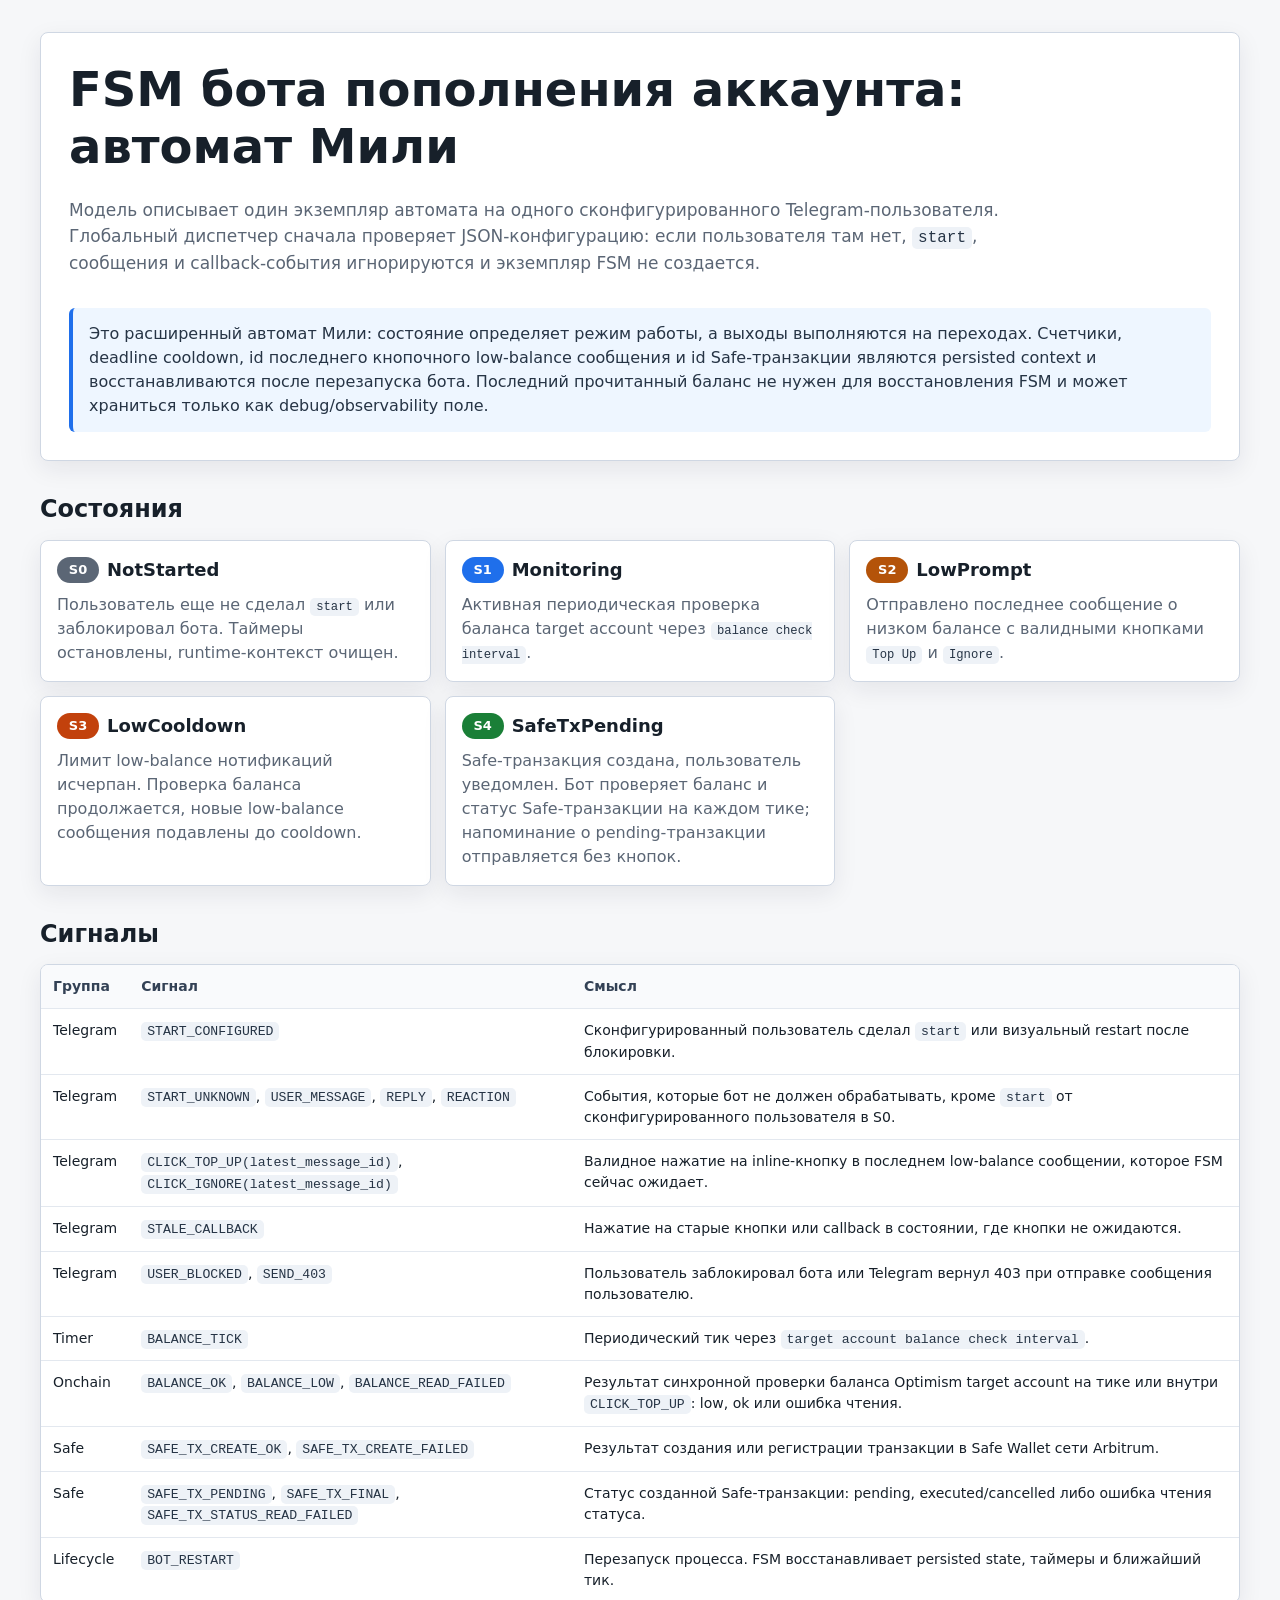
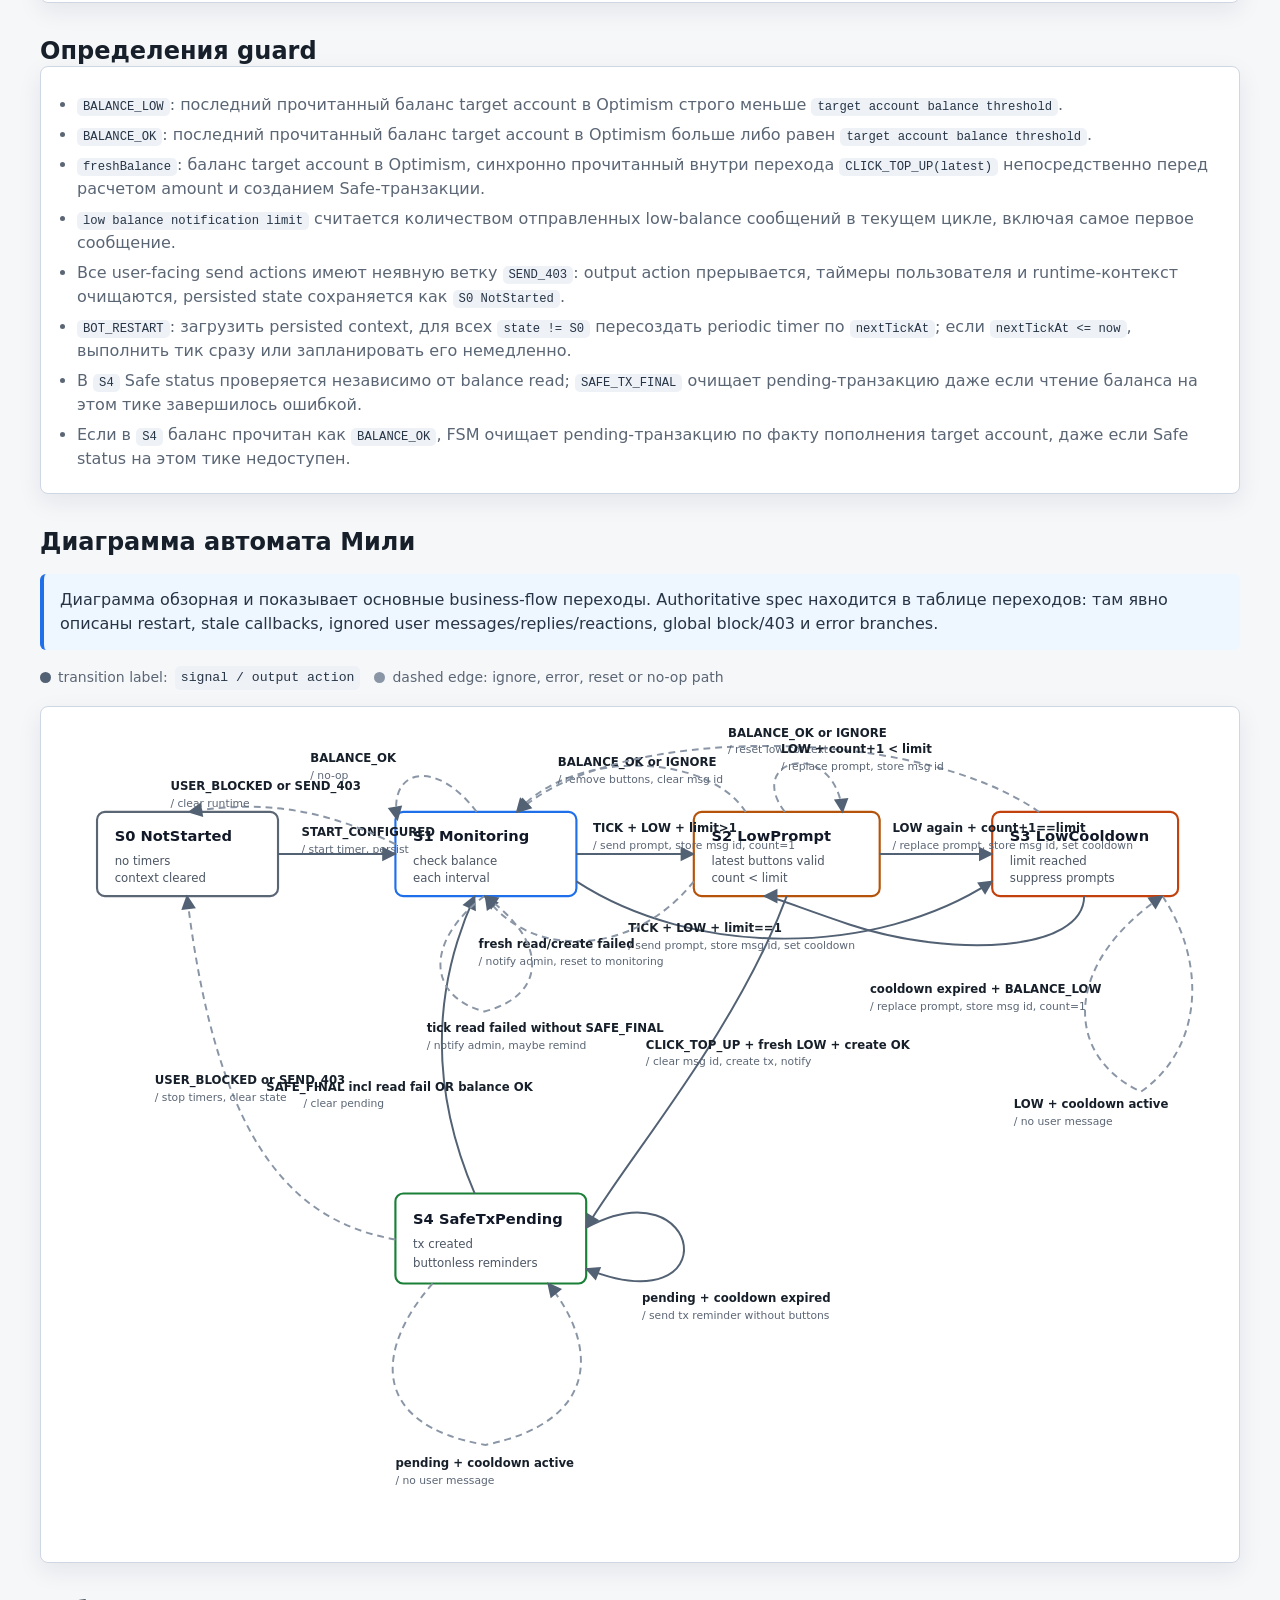
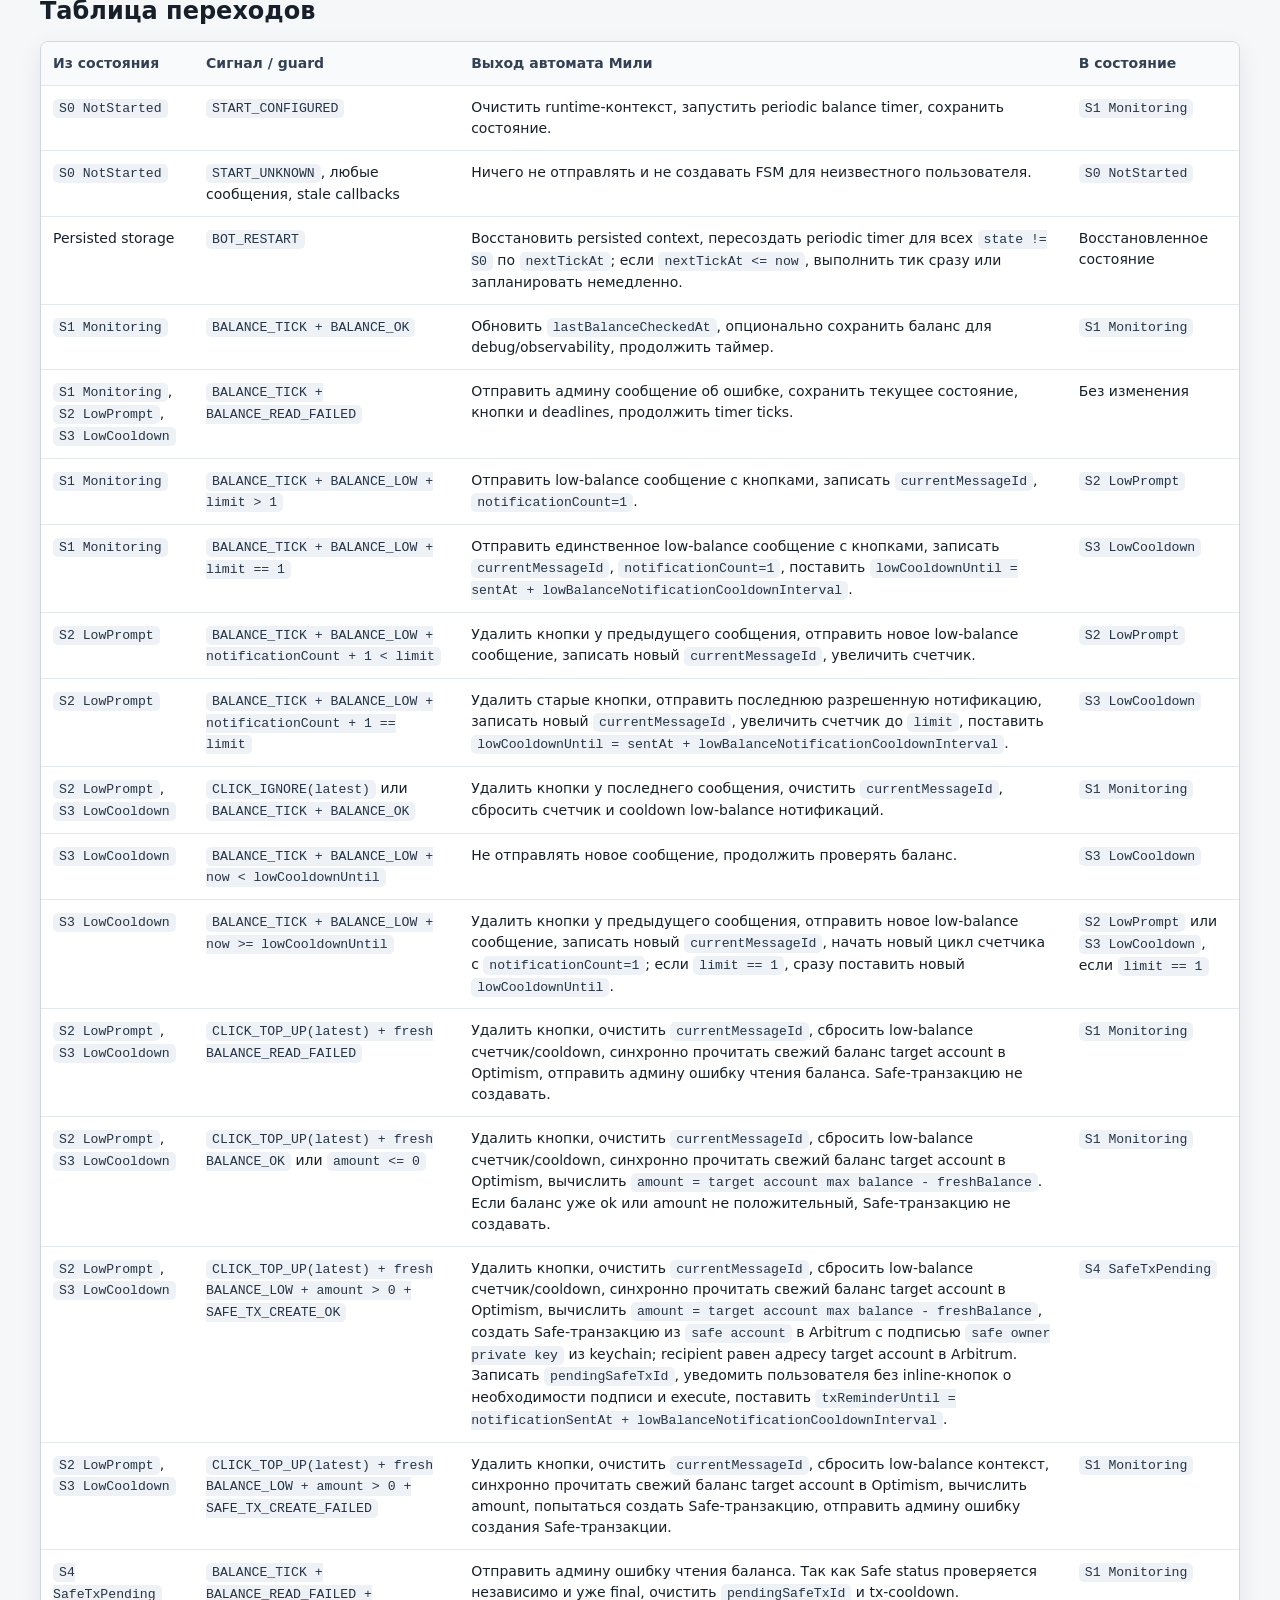
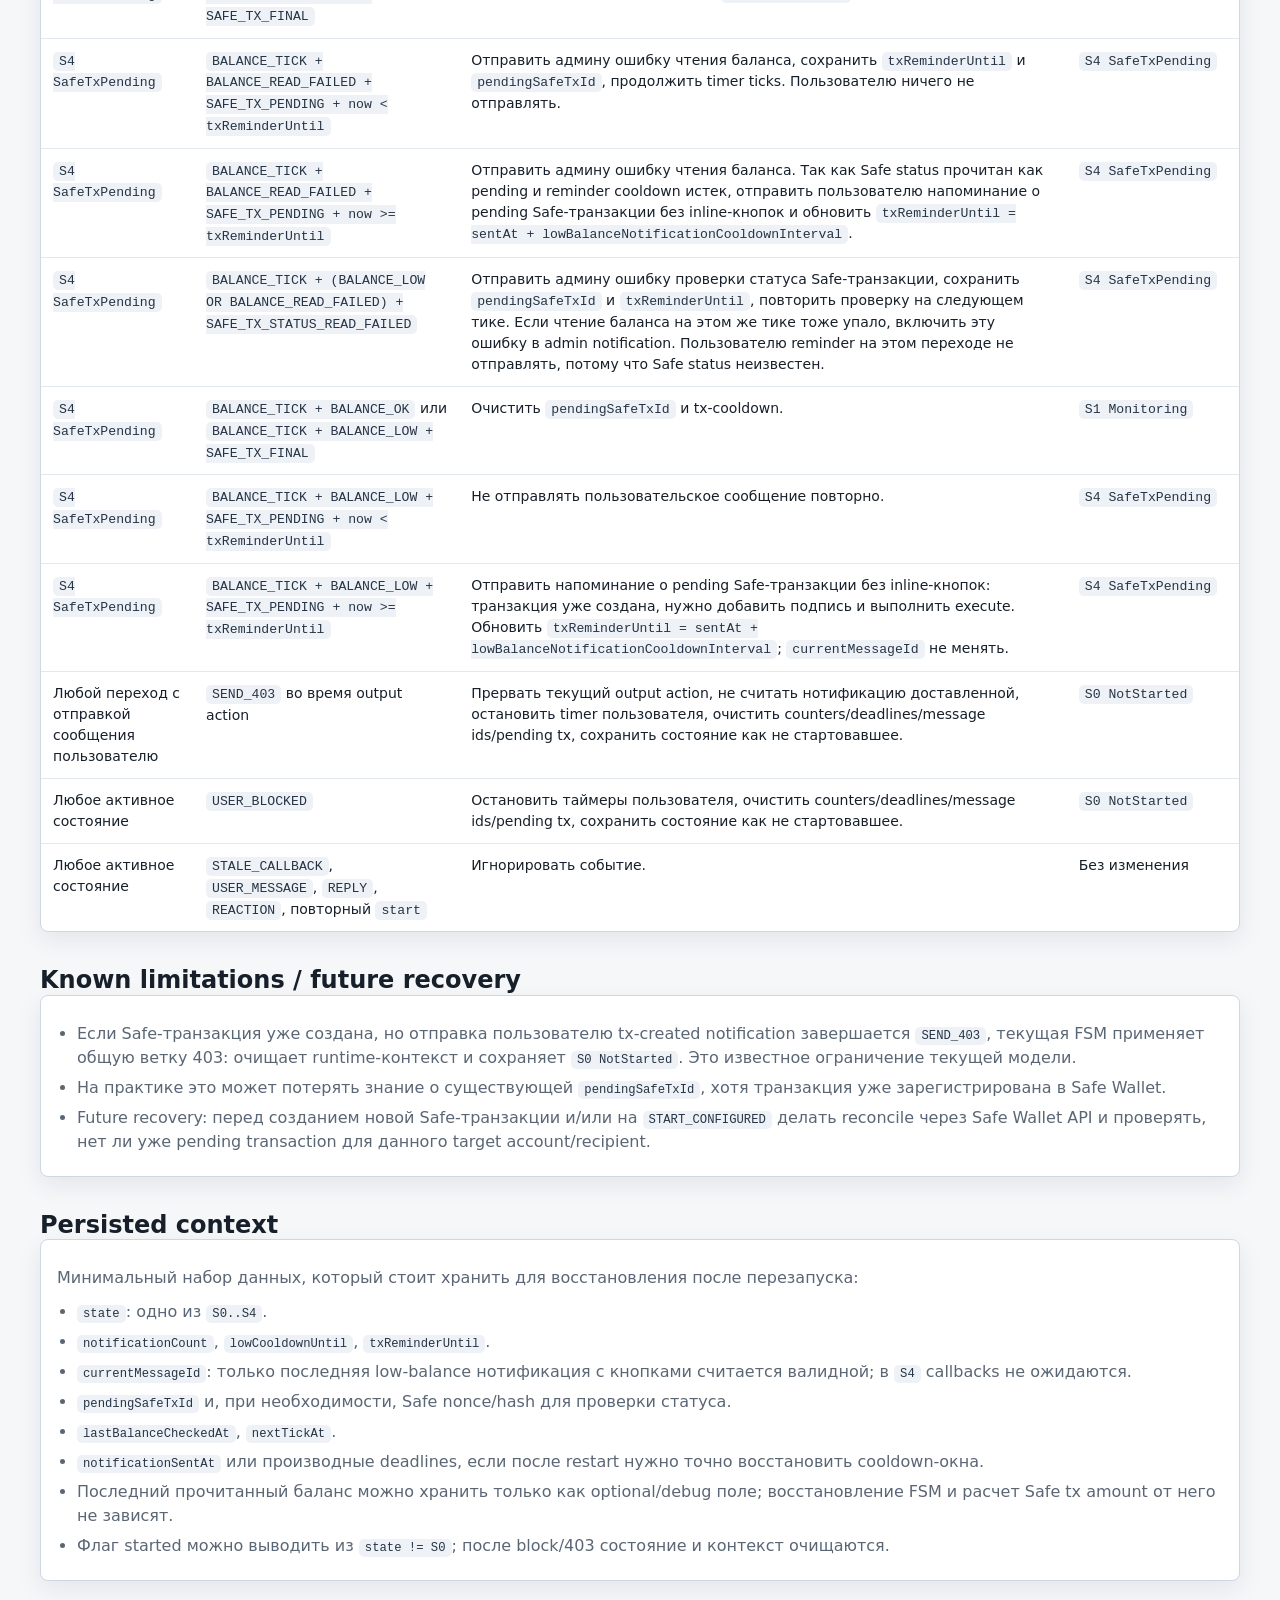
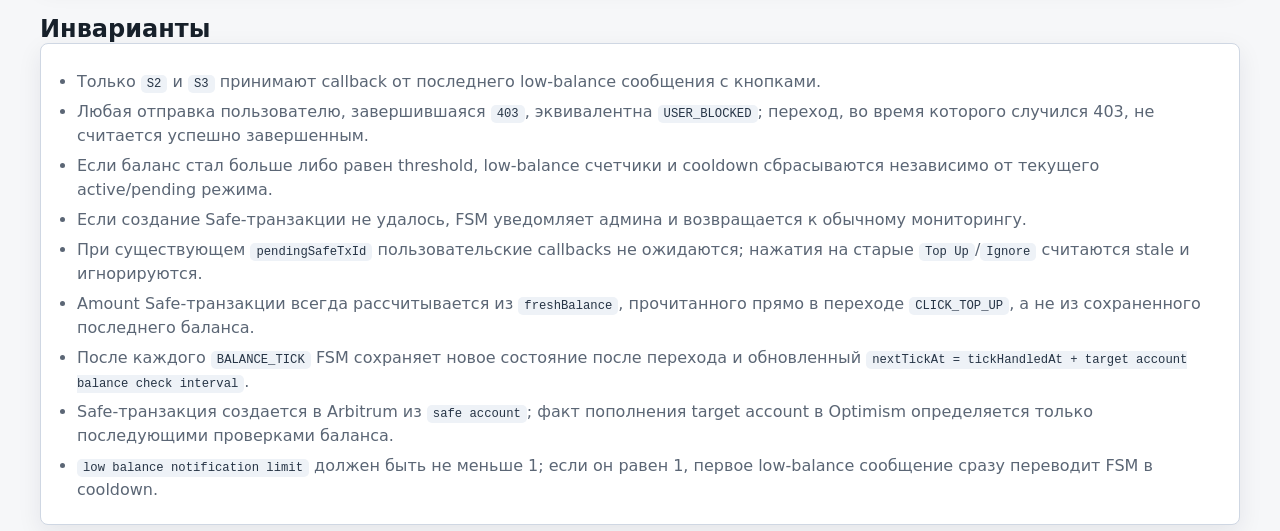
==== docs/fsm-mealy.html @ f34a872a "Initial commit" ====
<!doctype html>
<html lang="ru">
<head>
  <meta charset="utf-8">
  <meta name="viewport" content="width=device-width, initial-scale=1">
  <title>FSM бота пополнения аккаунта: автомат Мили</title>
  <style>
    :root {
      color-scheme: light;
      --bg: #f6f7f9;
      --panel: #ffffff;
      --ink: #17202a;
      --muted: #5b6675;
      --line: #cfd7e3;
      --blue: #1f6feb;
      --green: #1a7f37;
      --orange: #b45309;
      --red: #c2410c;
      --violet: #6f42c1;
      --cyan: #087990;
      --shadow: 0 8px 24px rgb(20 30 45 / 8%);
    }

    * {
      box-sizing: border-box;
    }

    body {
      margin: 0;
      background: var(--bg);
      color: var(--ink);
      font-family: Inter, ui-sans-serif, system-ui, -apple-system, BlinkMacSystemFont, "Segoe UI", sans-serif;
      line-height: 1.5;
    }

    main {
      max-width: 1240px;
      margin: 0 auto;
      padding: 32px 20px 56px;
    }

    h1,
    h2,
    h3 {
      line-height: 1.18;
      margin: 0;
    }

    h1 {
      font-size: clamp(30px, 4vw, 48px);
      max-width: 920px;
    }

    h2 {
      margin-top: 34px;
      font-size: 24px;
    }

    h3 {
      font-size: 18px;
    }

    p {
      margin: 10px 0 0;
      color: var(--muted);
    }

    code {
      padding: 2px 6px;
      border-radius: 5px;
      background: #eef2f7;
      color: #263445;
      font-size: 0.94em;
    }

    .hero {
      display: grid;
      gap: 14px;
      padding: 28px;
      border: 1px solid var(--line);
      border-radius: 8px;
      background: var(--panel);
      box-shadow: var(--shadow);
    }

    .hero p {
      max-width: 980px;
      font-size: 17px;
    }

    .note {
      margin-top: 18px;
      padding: 14px 16px;
      border-left: 4px solid var(--blue);
      background: #eef6ff;
      color: #263445;
      border-radius: 6px;
    }

    .grid {
      display: grid;
      grid-template-columns: repeat(3, minmax(0, 1fr));
      gap: 14px;
      margin-top: 16px;
    }

    .card,
    .table-wrap,
    .diagram-wrap {
      border: 1px solid var(--line);
      border-radius: 8px;
      background: var(--panel);
      box-shadow: var(--shadow);
    }

    .card {
      padding: 16px;
    }

    .card h3 {
      display: flex;
      align-items: center;
      gap: 8px;
    }

    .badge {
      display: inline-flex;
      align-items: center;
      justify-content: center;
      min-width: 42px;
      height: 26px;
      padding: 0 9px;
      border-radius: 999px;
      color: #fff;
      font-weight: 700;
      font-size: 13px;
      letter-spacing: 0;
    }

    .s0 { background: var(--muted); }
    .s1 { background: var(--blue); }
    .s2 { background: var(--orange); }
    .s3 { background: var(--red); }
    .s4 { background: var(--green); }
    .sig { background: var(--cyan); }

    .table-wrap {
      margin-top: 16px;
      overflow: auto;
    }

    table {
      width: 100%;
      min-width: 880px;
      border-collapse: collapse;
      font-size: 14px;
    }

    th,
    td {
      padding: 11px 12px;
      border-bottom: 1px solid #e3e8ef;
      vertical-align: top;
      text-align: left;
    }

    th {
      position: sticky;
      top: 0;
      background: #f9fafc;
      color: #334155;
      font-weight: 700;
      z-index: 1;
    }

    tr:last-child td {
      border-bottom: 0;
    }

    .diagram-wrap {
      margin-top: 16px;
      padding: 12px;
      overflow: auto;
    }

    svg {
      display: block;
      min-width: 1120px;
      width: 100%;
      height: auto;
      font-family: inherit;
    }

    .state-box {
      fill: #fff;
      stroke-width: 2.2;
      rx: 8;
    }

    .state-title {
      font-weight: 800;
      font-size: 15px;
      fill: #111827;
    }

    .state-subtitle {
      font-size: 12px;
      fill: #4b5563;
    }

    .edge {
      fill: none;
      stroke: #526173;
      stroke-width: 2;
      marker-end: url(#arrow);
    }

    .edge-soft {
      stroke: #8a96a6;
      stroke-dasharray: 7 5;
    }

    .edge-label {
      fill: #17202a;
      font-size: 12px;
      font-weight: 650;
    }

    .edge-action {
      fill: #5b6675;
      font-size: 11px;
    }

    .legend {
      display: flex;
      flex-wrap: wrap;
      gap: 8px 14px;
      margin-top: 16px;
      color: var(--muted);
      font-size: 14px;
    }

    .legend span {
      display: inline-flex;
      align-items: center;
      gap: 7px;
    }

    .dot {
      width: 11px;
      height: 11px;
      border-radius: 50%;
      background: currentColor;
    }

    .compact-list {
      margin: 10px 0 0;
      padding-left: 20px;
      color: var(--muted);
    }

    .compact-list li {
      margin: 6px 0;
    }

    @media (max-width: 860px) {
      main {
        padding: 20px 12px 42px;
      }

      .hero {
        padding: 20px;
      }

      .grid {
        grid-template-columns: 1fr;
      }

      table {
        min-width: 760px;
      }
    }
  </style>
</head>
<body>
<main>
  <section class="hero">
    <h1>FSM бота пополнения аккаунта: автомат Мили</h1>
    <p>
      Модель описывает один экземпляр автомата на одного сконфигурированного Telegram-пользователя.
      Глобальный диспетчер сначала проверяет JSON-конфигурацию: если пользователя там нет, <code>start</code>,
      сообщения и callback-события игнорируются и экземпляр FSM не создается.
    </p>
    <div class="note">
      Это расширенный автомат Мили: состояние определяет режим работы, а выходы выполняются на переходах.
      Счетчики, deadline cooldown, id последнего кнопочного low-balance сообщения и id Safe-транзакции
      являются persisted context и восстанавливаются после перезапуска бота. Последний прочитанный баланс не нужен
      для восстановления FSM и может храниться только как debug/observability поле.
    </div>
  </section>

  <h2>Состояния</h2>
  <section class="grid" aria-label="Состояния FSM">
    <article class="card">
      <h3><span class="badge s0">S0</span> NotStarted</h3>
      <p>Пользователь еще не сделал <code>start</code> или заблокировал бота. Таймеры остановлены, runtime-контекст очищен.</p>
    </article>
    <article class="card">
      <h3><span class="badge s1">S1</span> Monitoring</h3>
      <p>Активная периодическая проверка баланса target account через <code>balance check interval</code>.</p>
    </article>
    <article class="card">
      <h3><span class="badge s2">S2</span> LowPrompt</h3>
      <p>Отправлено последнее сообщение о низком балансе с валидными кнопками <code>Top Up</code> и <code>Ignore</code>.</p>
    </article>
    <article class="card">
      <h3><span class="badge s3">S3</span> LowCooldown</h3>
      <p>Лимит low-balance нотификаций исчерпан. Проверка баланса продолжается, новые low-balance сообщения подавлены до cooldown.</p>
    </article>
    <article class="card">
      <h3><span class="badge s4">S4</span> SafeTxPending</h3>
      <p>Safe-транзакция создана, пользователь уведомлен. Бот проверяет баланс и статус Safe-транзакции на каждом тике; напоминание о pending-транзакции отправляется без кнопок.</p>
    </article>
  </section>

  <h2>Сигналы</h2>
  <div class="table-wrap">
    <table>
      <thead>
        <tr>
          <th>Группа</th>
          <th>Сигнал</th>
          <th>Смысл</th>
        </tr>
      </thead>
      <tbody>
        <tr>
          <td>Telegram</td>
          <td><code>START_CONFIGURED</code></td>
          <td>Сконфигурированный пользователь сделал <code>start</code> или визуальный restart после блокировки.</td>
        </tr>
        <tr>
          <td>Telegram</td>
          <td><code>START_UNKNOWN</code>, <code>USER_MESSAGE</code>, <code>REPLY</code>, <code>REACTION</code></td>
          <td>События, которые бот не должен обрабатывать, кроме <code>start</code> от сконфигурированного пользователя в S0.</td>
        </tr>
        <tr>
          <td>Telegram</td>
          <td><code>CLICK_TOP_UP(latest_message_id)</code>, <code>CLICK_IGNORE(latest_message_id)</code></td>
          <td>Валидное нажатие на inline-кнопку в последнем low-balance сообщении, которое FSM сейчас ожидает.</td>
        </tr>
        <tr>
          <td>Telegram</td>
          <td><code>STALE_CALLBACK</code></td>
          <td>Нажатие на старые кнопки или callback в состоянии, где кнопки не ожидаются.</td>
        </tr>
        <tr>
          <td>Telegram</td>
          <td><code>USER_BLOCKED</code>, <code>SEND_403</code></td>
          <td>Пользователь заблокировал бота или Telegram вернул 403 при отправке сообщения пользователю.</td>
        </tr>
        <tr>
          <td>Timer</td>
          <td><code>BALANCE_TICK</code></td>
          <td>Периодический тик через <code>target account balance check interval</code>.</td>
        </tr>
        <tr>
          <td>Onchain</td>
          <td><code>BALANCE_OK</code>, <code>BALANCE_LOW</code>, <code>BALANCE_READ_FAILED</code></td>
          <td>Результат синхронной проверки баланса Optimism target account на тике или внутри <code>CLICK_TOP_UP</code>: low, ok или ошибка чтения.</td>
        </tr>
        <tr>
          <td>Safe</td>
          <td><code>SAFE_TX_CREATE_OK</code>, <code>SAFE_TX_CREATE_FAILED</code></td>
          <td>Результат создания или регистрации транзакции в Safe Wallet сети Arbitrum.</td>
        </tr>
        <tr>
          <td>Safe</td>
          <td><code>SAFE_TX_PENDING</code>, <code>SAFE_TX_FINAL</code>, <code>SAFE_TX_STATUS_READ_FAILED</code></td>
          <td>Статус созданной Safe-транзакции: pending, executed/cancelled либо ошибка чтения статуса.</td>
        </tr>
        <tr>
          <td>Lifecycle</td>
          <td><code>BOT_RESTART</code></td>
          <td>Перезапуск процесса. FSM восстанавливает persisted state, таймеры и ближайший тик.</td>
        </tr>
      </tbody>
    </table>
  </div>

  <h2>Определения guard</h2>
  <section class="card">
    <ul class="compact-list">
      <li><code>BALANCE_LOW</code>: последний прочитанный баланс target account в Optimism строго меньше <code>target account balance threshold</code>.</li>
      <li><code>BALANCE_OK</code>: последний прочитанный баланс target account в Optimism больше либо равен <code>target account balance threshold</code>.</li>
      <li><code>freshBalance</code>: баланс target account в Optimism, синхронно прочитанный внутри перехода <code>CLICK_TOP_UP(latest)</code> непосредственно перед расчетом amount и созданием Safe-транзакции.</li>
      <li><code>low balance notification limit</code> считается количеством отправленных low-balance сообщений в текущем цикле, включая самое первое сообщение.</li>
      <li>Все user-facing send actions имеют неявную ветку <code>SEND_403</code>: output action прерывается, таймеры пользователя и runtime-контекст очищаются, persisted state сохраняется как <code>S0 NotStarted</code>.</li>
      <li><code>BOT_RESTART</code>: загрузить persisted context, для всех <code>state != S0</code> пересоздать periodic timer по <code>nextTickAt</code>; если <code>nextTickAt &lt;= now</code>, выполнить тик сразу или запланировать его немедленно.</li>
      <li>В <code>S4</code> Safe status проверяется независимо от balance read; <code>SAFE_TX_FINAL</code> очищает pending-транзакцию даже если чтение баланса на этом тике завершилось ошибкой.</li>
      <li>Если в <code>S4</code> баланс прочитан как <code>BALANCE_OK</code>, FSM очищает pending-транзакцию по факту пополнения target account, даже если Safe status на этом тике недоступен.</li>
    </ul>
  </section>

  <h2>Диаграмма автомата Мили</h2>
  <div class="note">
    Диаграмма обзорная и показывает основные business-flow переходы. Authoritative spec находится в таблице переходов:
    там явно описаны restart, stale callbacks, ignored user messages/replies/reactions, global block/403 и error branches.
  </div>
  <div class="legend" aria-label="Легенда">
    <span><i class="dot" style="color: #526173"></i>transition label: <code>signal / output action</code></span>
    <span><i class="dot" style="color: #8a96a6"></i>dashed edge: ignore, error, reset or no-op path</span>
  </div>
  <section class="diagram-wrap" aria-label="Диаграмма FSM">
    <svg viewBox="0 0 1200 850" role="img" aria-labelledby="diagram-title diagram-desc">
      <title id="diagram-title">Автомат Мили для бота пополнения аккаунта</title>
      <desc id="diagram-desc">Состояния и основные переходы для одного сконфигурированного пользователя.</desc>
      <defs>
        <marker id="arrow" viewBox="0 0 12 12" refX="10" refY="6" markerWidth="9" markerHeight="9" orient="auto-start-reverse">
          <path d="M 1 1 L 11 6 L 1 11 z" fill="#526173"></path>
        </marker>
      </defs>

      <!-- States -->
      <g transform="translate(45 95)">
        <rect class="state-box" width="185" height="86" stroke="#5b6675"></rect>
        <text class="state-title" x="18" y="30">S0 NotStarted</text>
        <text class="state-subtitle" x="18" y="54">no timers</text>
        <text class="state-subtitle" x="18" y="72">context cleared</text>
      </g>

      <g transform="translate(350 95)">
        <rect class="state-box" width="185" height="86" stroke="#1f6feb"></rect>
        <text class="state-title" x="18" y="30">S1 Monitoring</text>
        <text class="state-subtitle" x="18" y="54">check balance</text>
        <text class="state-subtitle" x="18" y="72">each interval</text>
      </g>

      <g transform="translate(655 95)">
        <rect class="state-box" width="190" height="86" stroke="#b45309"></rect>
        <text class="state-title" x="18" y="30">S2 LowPrompt</text>
        <text class="state-subtitle" x="18" y="54">latest buttons valid</text>
        <text class="state-subtitle" x="18" y="72">count &lt; limit</text>
      </g>

      <g transform="translate(960 95)">
        <rect class="state-box" width="190" height="86" stroke="#c2410c"></rect>
        <text class="state-title" x="18" y="30">S3 LowCooldown</text>
        <text class="state-subtitle" x="18" y="54">limit reached</text>
        <text class="state-subtitle" x="18" y="72">suppress prompts</text>
      </g>

      <g transform="translate(350 485)">
        <rect class="state-box" width="195" height="92" stroke="#1a7f37"></rect>
        <text class="state-title" x="18" y="31">S4 SafeTxPending</text>
        <text class="state-subtitle" x="18" y="56">tx created</text>
        <text class="state-subtitle" x="18" y="75">buttonless reminders</text>
      </g>

      <!-- Main transitions -->
      <path class="edge" d="M 230 138 C 272 138 302 138 350 138"></path>
      <text class="edge-label" x="254" y="120">START_CONFIGURED</text>
      <text class="edge-action" x="254" y="137">/ start timer, persist</text>

      <path class="edge" d="M 535 138 C 578 138 610 138 655 138"></path>
      <text class="edge-label" x="552" y="116">TICK + LOW + limit&gt;1</text>
      <text class="edge-action" x="552" y="133">/ send prompt, store msg id, count=1</text>

      <path class="edge" d="M 535 166 C 655 244 840 244 960 166"></path>
      <text class="edge-label" x="588" y="218">TICK + LOW + limit==1</text>
      <text class="edge-action" x="588" y="235">/ send prompt, store msg id, set cooldown</text>

      <path class="edge" d="M 845 138 C 886 138 918 138 960 138"></path>
      <text class="edge-label" x="858" y="116">LOW again + count+1==limit</text>
      <text class="edge-action" x="858" y="133">/ replace prompt, store msg id, set cooldown</text>

      <path class="edge" d="M 1054 181 C 1054 238 920 245 814 210 C 763 193 735 181 727 181"></path>
      <text class="edge-label" x="835" y="280">cooldown expired + BALANCE_LOW</text>
      <text class="edge-action" x="835" y="297">/ replace prompt, store msg id, count=1</text>

      <path class="edge" d="M 750 181 C 698 320 590 445 545 520"></path>
      <text class="edge-label" x="606" y="337">CLICK_TOP_UP + fresh LOW + create OK</text>
      <text class="edge-action" x="606" y="354">/ clear msg id, create tx, notify</text>

      <path class="edge" d="M 431 485 C 386 380 386 280 431 181"></path>
      <text class="edge-label" x="218" y="380">SAFE_FINAL incl read fail OR balance OK</text>
      <text class="edge-action" x="256" y="397">/ clear pending</text>

      <!-- Return/reset transitions -->
      <path class="edge edge-soft" d="M 708 95 C 670 35 533 29 474 95"></path>
      <text class="edge-label" x="516" y="48">BALANCE_OK or IGNORE</text>
      <text class="edge-action" x="516" y="65">/ remove buttons, clear msg id</text>

      <path class="edge edge-soft" d="M 1008 95 C 879 5 572 5 475 95"></path>
      <text class="edge-label" x="690" y="18">BALANCE_OK or IGNORE</text>
      <text class="edge-action" x="690" y="35">/ reset low context</text>

      <path class="edge edge-soft" d="M 433 95 C 393 41 342 49 352 103"></path>
      <text class="edge-label" x="263" y="44">BALANCE_OK</text>
      <text class="edge-action" x="263" y="61">/ no-op</text>

      <path class="edge edge-soft" d="M 655 166 C 592 245 486 245 442 181"></path>
      <text class="edge-label" x="435" y="234">fresh read/create failed</text>
      <text class="edge-action" x="435" y="251">/ notify admin, reset to monitoring</text>

      <path class="edge edge-soft" d="M 350 532 C 255 515 169 449 137 181"></path>
      <text class="edge-label" x="104" y="373">USER_BLOCKED or SEND_403</text>
      <text class="edge-action" x="104" y="390">/ stop timers, clear state</text>

      <path class="edge edge-soft" d="M 350 128 C 279 93 217 82 139 95"></path>
      <text class="edge-label" x="120" y="73">USER_BLOCKED or SEND_403</text>
      <text class="edge-action" x="120" y="90">/ clear runtime</text>

      <!-- Self loops -->
      <path class="edge edge-soft" d="M 441 181 C 381 226 381 283 441 299 C 506 282 506 226 441 181"></path>
      <text class="edge-label" x="382" y="320">tick read failed without SAFE_FINAL</text>
      <text class="edge-action" x="382" y="337">/ notify admin, maybe remind</text>

      <path class="edge edge-soft" d="M 748 95 C 706 40 799 18 807 95"></path>
      <text class="edge-label" x="744" y="35">LOW + count+1 &lt; limit</text>
      <text class="edge-action" x="744" y="52">/ replace prompt, store msg id</text>

      <path class="edge edge-soft" d="M 1134 181 C 1180 250 1175 337 1112 381 C 1033 344 1032 250 1134 181"></path>
      <text class="edge-label" x="982" y="398">LOW + cooldown active</text>
      <text class="edge-action" x="982" y="415">/ no user message</text>

      <path class="edge edge-soft" d="M 388 577 C 331 642 321 721 442 742 C 559 718 558 641 506 577"></path>
      <text class="edge-label" x="350" y="765">pending + cooldown active</text>
      <text class="edge-action" x="350" y="782">/ no user message</text>

      <path class="edge" d="M 545 520 C 665 455 691 620 545 562"></path>
      <text class="edge-label" x="602" y="596">pending + cooldown expired</text>
      <text class="edge-action" x="602" y="613">/ send tx reminder without buttons</text>
    </svg>
  </section>

  <h2>Таблица переходов</h2>
  <div class="table-wrap">
    <table>
      <thead>
        <tr>
          <th>Из состояния</th>
          <th>Сигнал / guard</th>
          <th>Выход автомата Мили</th>
          <th>В состояние</th>
        </tr>
      </thead>
      <tbody>
        <tr>
          <td><code>S0 NotStarted</code></td>
          <td><code>START_CONFIGURED</code></td>
          <td>Очистить runtime-контекст, запустить periodic balance timer, сохранить состояние.</td>
          <td><code>S1 Monitoring</code></td>
        </tr>
        <tr>
          <td><code>S0 NotStarted</code></td>
          <td><code>START_UNKNOWN</code>, любые сообщения, stale callbacks</td>
          <td>Ничего не отправлять и не создавать FSM для неизвестного пользователя.</td>
          <td><code>S0 NotStarted</code></td>
        </tr>
        <tr>
          <td>Persisted storage</td>
          <td><code>BOT_RESTART</code></td>
          <td>Восстановить persisted context, пересоздать periodic timer для всех <code>state != S0</code> по <code>nextTickAt</code>; если <code>nextTickAt &lt;= now</code>, выполнить тик сразу или запланировать немедленно.</td>
          <td>Восстановленное состояние</td>
        </tr>
        <tr>
          <td><code>S1 Monitoring</code></td>
          <td><code>BALANCE_TICK + BALANCE_OK</code></td>
          <td>Обновить <code>lastBalanceCheckedAt</code>, опционально сохранить баланс для debug/observability, продолжить таймер.</td>
          <td><code>S1 Monitoring</code></td>
        </tr>
        <tr>
          <td><code>S1 Monitoring</code>, <code>S2 LowPrompt</code>, <code>S3 LowCooldown</code></td>
          <td><code>BALANCE_TICK + BALANCE_READ_FAILED</code></td>
          <td>Отправить админу сообщение об ошибке, сохранить текущее состояние, кнопки и deadlines, продолжить timer ticks.</td>
          <td>Без изменения</td>
        </tr>
        <tr>
          <td><code>S1 Monitoring</code></td>
          <td><code>BALANCE_TICK + BALANCE_LOW + limit &gt; 1</code></td>
          <td>Отправить low-balance сообщение с кнопками, записать <code>currentMessageId</code>, <code>notificationCount=1</code>.</td>
          <td><code>S2 LowPrompt</code></td>
        </tr>
        <tr>
          <td><code>S1 Monitoring</code></td>
          <td><code>BALANCE_TICK + BALANCE_LOW + limit == 1</code></td>
          <td>Отправить единственное low-balance сообщение с кнопками, записать <code>currentMessageId</code>, <code>notificationCount=1</code>, поставить <code>lowCooldownUntil = sentAt + lowBalanceNotificationCooldownInterval</code>.</td>
          <td><code>S3 LowCooldown</code></td>
        </tr>
        <tr>
          <td><code>S2 LowPrompt</code></td>
          <td><code>BALANCE_TICK + BALANCE_LOW + notificationCount + 1 &lt; limit</code></td>
          <td>Удалить кнопки у предыдущего сообщения, отправить новое low-balance сообщение, записать новый <code>currentMessageId</code>, увеличить счетчик.</td>
          <td><code>S2 LowPrompt</code></td>
        </tr>
        <tr>
          <td><code>S2 LowPrompt</code></td>
          <td><code>BALANCE_TICK + BALANCE_LOW + notificationCount + 1 == limit</code></td>
          <td>Удалить старые кнопки, отправить последнюю разрешенную нотификацию, записать новый <code>currentMessageId</code>, увеличить счетчик до <code>limit</code>, поставить <code>lowCooldownUntil = sentAt + lowBalanceNotificationCooldownInterval</code>.</td>
          <td><code>S3 LowCooldown</code></td>
        </tr>
        <tr>
          <td><code>S2 LowPrompt</code>, <code>S3 LowCooldown</code></td>
          <td><code>CLICK_IGNORE(latest)</code> или <code>BALANCE_TICK + BALANCE_OK</code></td>
          <td>Удалить кнопки у последнего сообщения, очистить <code>currentMessageId</code>, сбросить счетчик и cooldown low-balance нотификаций.</td>
          <td><code>S1 Monitoring</code></td>
        </tr>
        <tr>
          <td><code>S3 LowCooldown</code></td>
          <td><code>BALANCE_TICK + BALANCE_LOW + now &lt; lowCooldownUntil</code></td>
          <td>Не отправлять новое сообщение, продолжить проверять баланс.</td>
          <td><code>S3 LowCooldown</code></td>
        </tr>
        <tr>
          <td><code>S3 LowCooldown</code></td>
          <td><code>BALANCE_TICK + BALANCE_LOW + now &gt;= lowCooldownUntil</code></td>
          <td>Удалить кнопки у предыдущего сообщения, отправить новое low-balance сообщение, записать новый <code>currentMessageId</code>, начать новый цикл счетчика с <code>notificationCount=1</code>; если <code>limit == 1</code>, сразу поставить новый <code>lowCooldownUntil</code>.</td>
          <td><code>S2 LowPrompt</code> или <code>S3 LowCooldown</code>, если <code>limit == 1</code></td>
        </tr>
        <tr>
          <td><code>S2 LowPrompt</code>, <code>S3 LowCooldown</code></td>
          <td><code>CLICK_TOP_UP(latest) + fresh BALANCE_READ_FAILED</code></td>
          <td>Удалить кнопки, очистить <code>currentMessageId</code>, сбросить low-balance счетчик/cooldown, синхронно прочитать свежий баланс target account в Optimism, отправить админу ошибку чтения баланса. Safe-транзакцию не создавать.</td>
          <td><code>S1 Monitoring</code></td>
        </tr>
        <tr>
          <td><code>S2 LowPrompt</code>, <code>S3 LowCooldown</code></td>
          <td><code>CLICK_TOP_UP(latest) + fresh BALANCE_OK</code> или <code>amount &lt;= 0</code></td>
          <td>Удалить кнопки, очистить <code>currentMessageId</code>, сбросить low-balance счетчик/cooldown, синхронно прочитать свежий баланс target account в Optimism, вычислить <code>amount = target account max balance - freshBalance</code>. Если баланс уже ok или amount не положительный, Safe-транзакцию не создавать.</td>
          <td><code>S1 Monitoring</code></td>
        </tr>
        <tr>
          <td><code>S2 LowPrompt</code>, <code>S3 LowCooldown</code></td>
          <td><code>CLICK_TOP_UP(latest) + fresh BALANCE_LOW + amount &gt; 0 + SAFE_TX_CREATE_OK</code></td>
          <td>Удалить кнопки, очистить <code>currentMessageId</code>, сбросить low-balance счетчик/cooldown, синхронно прочитать свежий баланс target account в Optimism, вычислить <code>amount = target account max balance - freshBalance</code>, создать Safe-транзакцию из <code>safe account</code> в Arbitrum с подписью <code>safe owner private key</code> из keychain; recipient равен адресу target account в Arbitrum. Записать <code>pendingSafeTxId</code>, уведомить пользователя без inline-кнопок о необходимости подписи и execute, поставить <code>txReminderUntil = notificationSentAt + lowBalanceNotificationCooldownInterval</code>.</td>
          <td><code>S4 SafeTxPending</code></td>
        </tr>
        <tr>
          <td><code>S2 LowPrompt</code>, <code>S3 LowCooldown</code></td>
          <td><code>CLICK_TOP_UP(latest) + fresh BALANCE_LOW + amount &gt; 0 + SAFE_TX_CREATE_FAILED</code></td>
          <td>Удалить кнопки, очистить <code>currentMessageId</code>, сбросить low-balance контекст, синхронно прочитать свежий баланс target account в Optimism, вычислить amount, попытаться создать Safe-транзакцию, отправить админу ошибку создания Safe-транзакции.</td>
          <td><code>S1 Monitoring</code></td>
        </tr>
        <tr>
          <td><code>S4 SafeTxPending</code></td>
          <td><code>BALANCE_TICK + BALANCE_READ_FAILED + SAFE_TX_FINAL</code></td>
          <td>Отправить админу ошибку чтения баланса. Так как Safe status проверяется независимо и уже final, очистить <code>pendingSafeTxId</code> и tx-cooldown.</td>
          <td><code>S1 Monitoring</code></td>
        </tr>
        <tr>
          <td><code>S4 SafeTxPending</code></td>
          <td><code>BALANCE_TICK + BALANCE_READ_FAILED + SAFE_TX_PENDING + now &lt; txReminderUntil</code></td>
          <td>Отправить админу ошибку чтения баланса, сохранить <code>txReminderUntil</code> и <code>pendingSafeTxId</code>, продолжить timer ticks. Пользователю ничего не отправлять.</td>
          <td><code>S4 SafeTxPending</code></td>
        </tr>
        <tr>
          <td><code>S4 SafeTxPending</code></td>
          <td><code>BALANCE_TICK + BALANCE_READ_FAILED + SAFE_TX_PENDING + now &gt;= txReminderUntil</code></td>
          <td>Отправить админу ошибку чтения баланса. Так как Safe status прочитан как pending и reminder cooldown истек, отправить пользователю напоминание о pending Safe-транзакции без inline-кнопок и обновить <code>txReminderUntil = sentAt + lowBalanceNotificationCooldownInterval</code>.</td>
          <td><code>S4 SafeTxPending</code></td>
        </tr>
        <tr>
          <td><code>S4 SafeTxPending</code></td>
          <td><code>BALANCE_TICK + (BALANCE_LOW OR BALANCE_READ_FAILED) + SAFE_TX_STATUS_READ_FAILED</code></td>
          <td>Отправить админу ошибку проверки статуса Safe-транзакции, сохранить <code>pendingSafeTxId</code> и <code>txReminderUntil</code>, повторить проверку на следующем тике. Если чтение баланса на этом же тике тоже упало, включить эту ошибку в admin notification. Пользователю reminder на этом переходе не отправлять, потому что Safe status неизвестен.</td>
          <td><code>S4 SafeTxPending</code></td>
        </tr>
        <tr>
          <td><code>S4 SafeTxPending</code></td>
          <td><code>BALANCE_TICK + BALANCE_OK</code> или <code>BALANCE_TICK + BALANCE_LOW + SAFE_TX_FINAL</code></td>
          <td>Очистить <code>pendingSafeTxId</code> и tx-cooldown.</td>
          <td><code>S1 Monitoring</code></td>
        </tr>
        <tr>
          <td><code>S4 SafeTxPending</code></td>
          <td><code>BALANCE_TICK + BALANCE_LOW + SAFE_TX_PENDING + now &lt; txReminderUntil</code></td>
          <td>Не отправлять пользовательское сообщение повторно.</td>
          <td><code>S4 SafeTxPending</code></td>
        </tr>
        <tr>
          <td><code>S4 SafeTxPending</code></td>
          <td><code>BALANCE_TICK + BALANCE_LOW + SAFE_TX_PENDING + now &gt;= txReminderUntil</code></td>
          <td>Отправить напоминание о pending Safe-транзакции без inline-кнопок: транзакция уже создана, нужно добавить подпись и выполнить execute. Обновить <code>txReminderUntil = sentAt + lowBalanceNotificationCooldownInterval</code>; <code>currentMessageId</code> не менять.</td>
          <td><code>S4 SafeTxPending</code></td>
        </tr>
        <tr>
          <td>Любой переход с отправкой сообщения пользователю</td>
          <td><code>SEND_403</code> во время output action</td>
          <td>Прервать текущий output action, не считать нотификацию доставленной, остановить timer пользователя, очистить counters/deadlines/message ids/pending tx, сохранить состояние как не стартовавшее.</td>
          <td><code>S0 NotStarted</code></td>
        </tr>
        <tr>
          <td>Любое активное состояние</td>
          <td><code>USER_BLOCKED</code></td>
          <td>Остановить таймеры пользователя, очистить counters/deadlines/message ids/pending tx, сохранить состояние как не стартовавшее.</td>
          <td><code>S0 NotStarted</code></td>
        </tr>
        <tr>
          <td>Любое активное состояние</td>
          <td><code>STALE_CALLBACK</code>, <code>USER_MESSAGE</code>, <code>REPLY</code>, <code>REACTION</code>, повторный <code>start</code></td>
          <td>Игнорировать событие.</td>
          <td>Без изменения</td>
        </tr>
      </tbody>
    </table>
  </div>

  <h2>Known limitations / future recovery</h2>
  <section class="card">
    <ul class="compact-list">
      <li>Если Safe-транзакция уже создана, но отправка пользователю tx-created notification завершается <code>SEND_403</code>, текущая FSM применяет общую ветку 403: очищает runtime-контекст и сохраняет <code>S0 NotStarted</code>. Это известное ограничение текущей модели.</li>
      <li>На практике это может потерять знание о существующей <code>pendingSafeTxId</code>, хотя транзакция уже зарегистрирована в Safe Wallet.</li>
      <li>Future recovery: перед созданием новой Safe-транзакции и/или на <code>START_CONFIGURED</code> делать reconcile через Safe Wallet API и проверять, нет ли уже pending transaction для данного target account/recipient.</li>
    </ul>
  </section>

  <h2>Persisted context</h2>
  <section class="card">
    <p>Минимальный набор данных, который стоит хранить для восстановления после перезапуска:</p>
    <ul class="compact-list">
      <li><code>state</code>: одно из <code>S0..S4</code>.</li>
      <li><code>notificationCount</code>, <code>lowCooldownUntil</code>, <code>txReminderUntil</code>.</li>
      <li><code>currentMessageId</code>: только последняя low-balance нотификация с кнопками считается валидной; в <code>S4</code> callbacks не ожидаются.</li>
      <li><code>pendingSafeTxId</code> и, при необходимости, Safe nonce/hash для проверки статуса.</li>
      <li><code>lastBalanceCheckedAt</code>, <code>nextTickAt</code>.</li>
      <li><code>notificationSentAt</code> или производные deadlines, если после restart нужно точно восстановить cooldown-окна.</li>
      <li>Последний прочитанный баланс можно хранить только как optional/debug поле; восстановление FSM и расчет Safe tx amount от него не зависят.</li>
      <li>Флаг started можно выводить из <code>state != S0</code>; после block/403 состояние и контекст очищаются.</li>
    </ul>
  </section>

  <h2>Инварианты</h2>
  <section class="card">
    <ul class="compact-list">
      <li>Только <code>S2</code> и <code>S3</code> принимают callback от последнего low-balance сообщения с кнопками.</li>
      <li>Любая отправка пользователю, завершившаяся <code>403</code>, эквивалентна <code>USER_BLOCKED</code>; переход, во время которого случился 403, не считается успешно завершенным.</li>
      <li>Если баланс стал больше либо равен threshold, low-balance счетчики и cooldown сбрасываются независимо от текущего active/pending режима.</li>
      <li>Если создание Safe-транзакции не удалось, FSM уведомляет админа и возвращается к обычному мониторингу.</li>
      <li>При существующем <code>pendingSafeTxId</code> пользовательские callbacks не ожидаются; нажатия на старые <code>Top Up</code>/<code>Ignore</code> считаются stale и игнорируются.</li>
      <li>Amount Safe-транзакции всегда рассчитывается из <code>freshBalance</code>, прочитанного прямо в переходе <code>CLICK_TOP_UP</code>, а не из сохраненного последнего баланса.</li>
      <li>После каждого <code>BALANCE_TICK</code> FSM сохраняет новое состояние после перехода и обновленный <code>nextTickAt = tickHandledAt + target account balance check interval</code>.</li>
      <li>Safe-транзакция создается в Arbitrum из <code>safe account</code>; факт пополнения target account в Optimism определяется только последующими проверками баланса.</li>
      <li><code>low balance notification limit</code> должен быть не меньше 1; если он равен 1, первое low-balance сообщение сразу переводит FSM в cooldown.</li>
    </ul>
  </section>
</main>
</body>
</html>
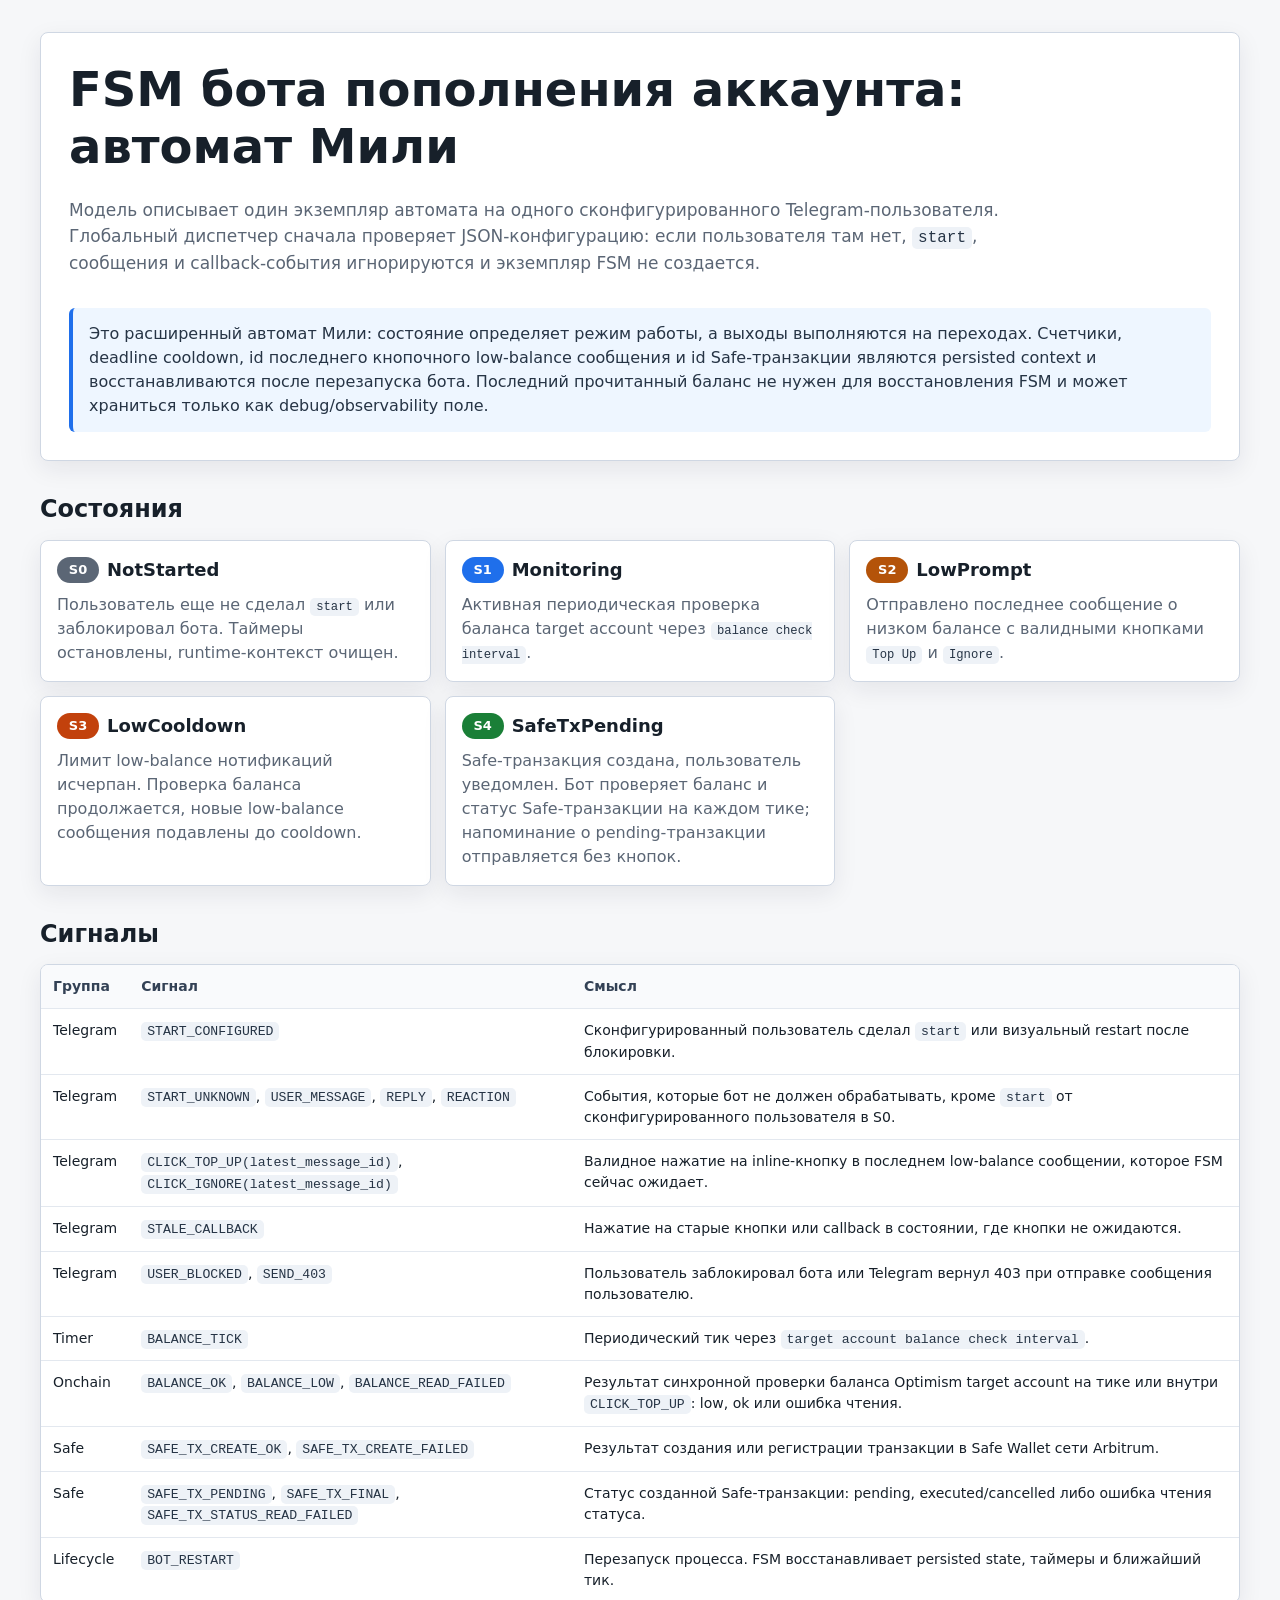
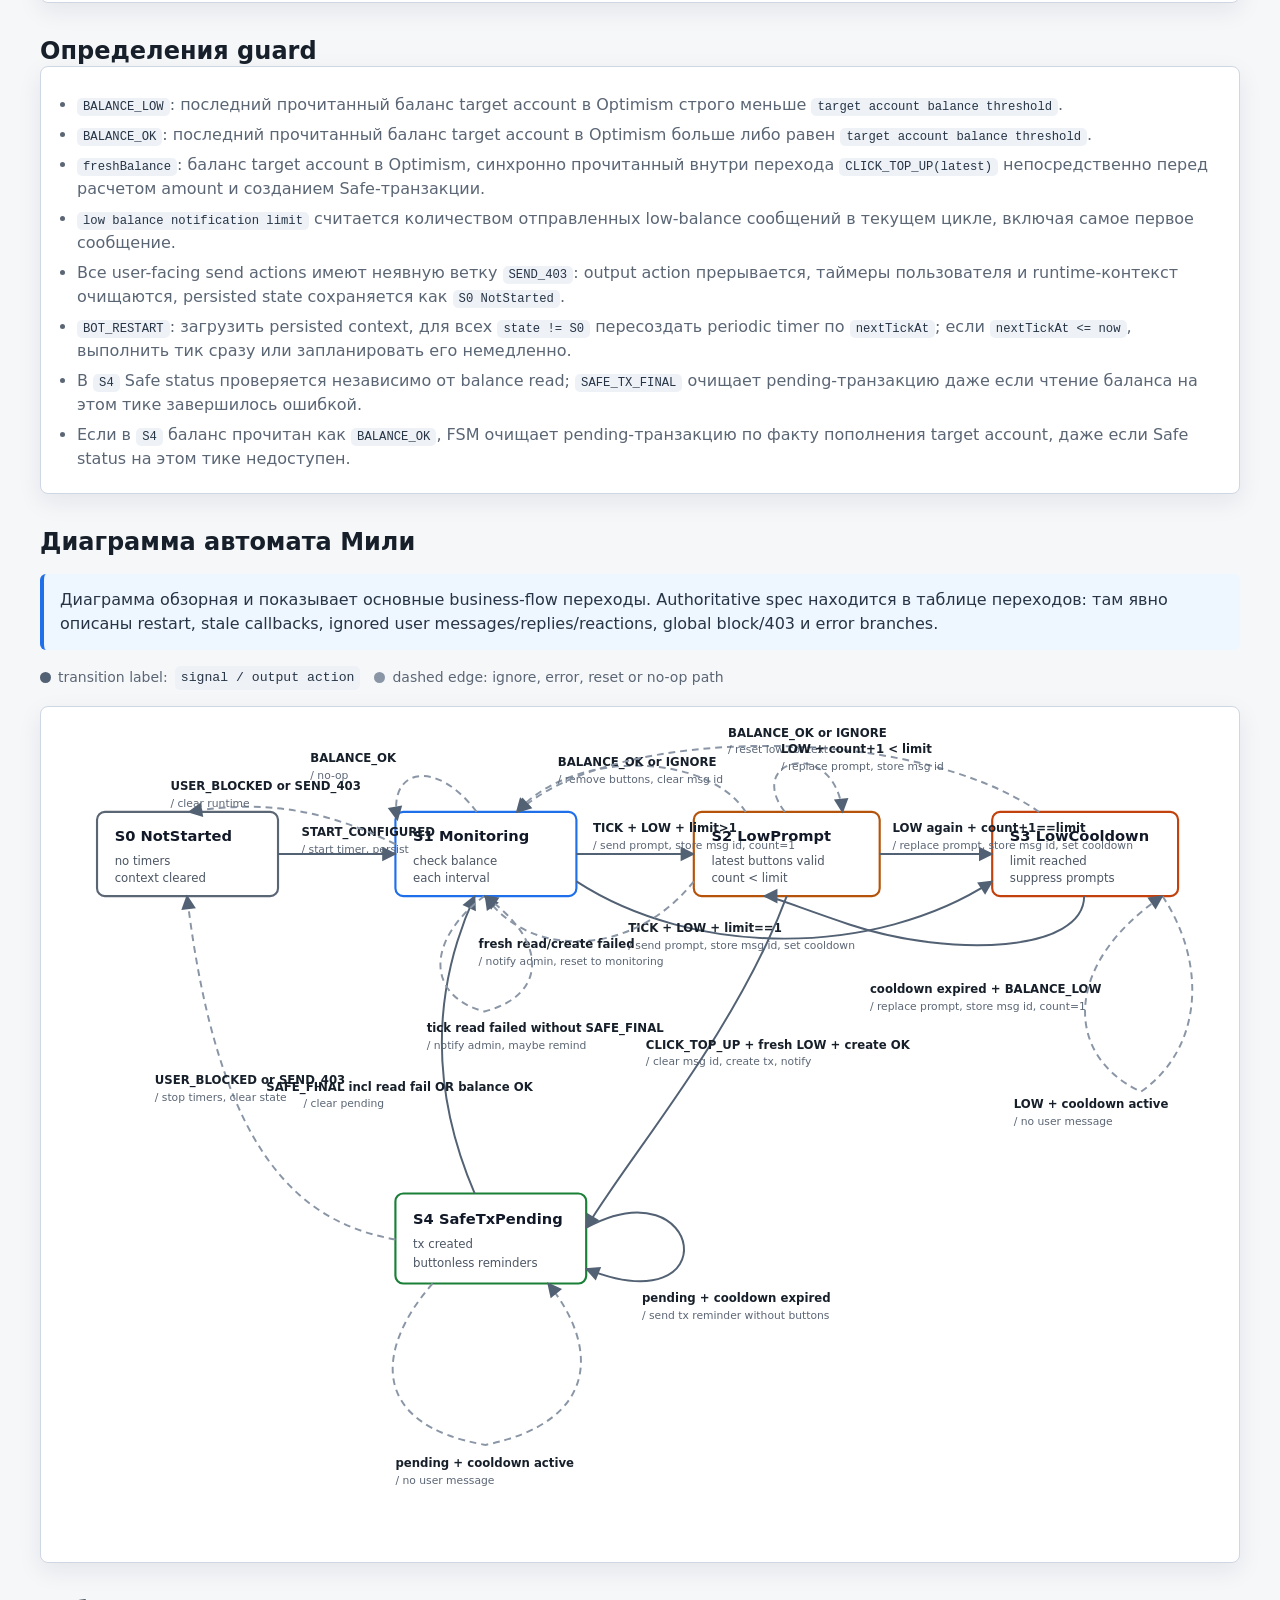
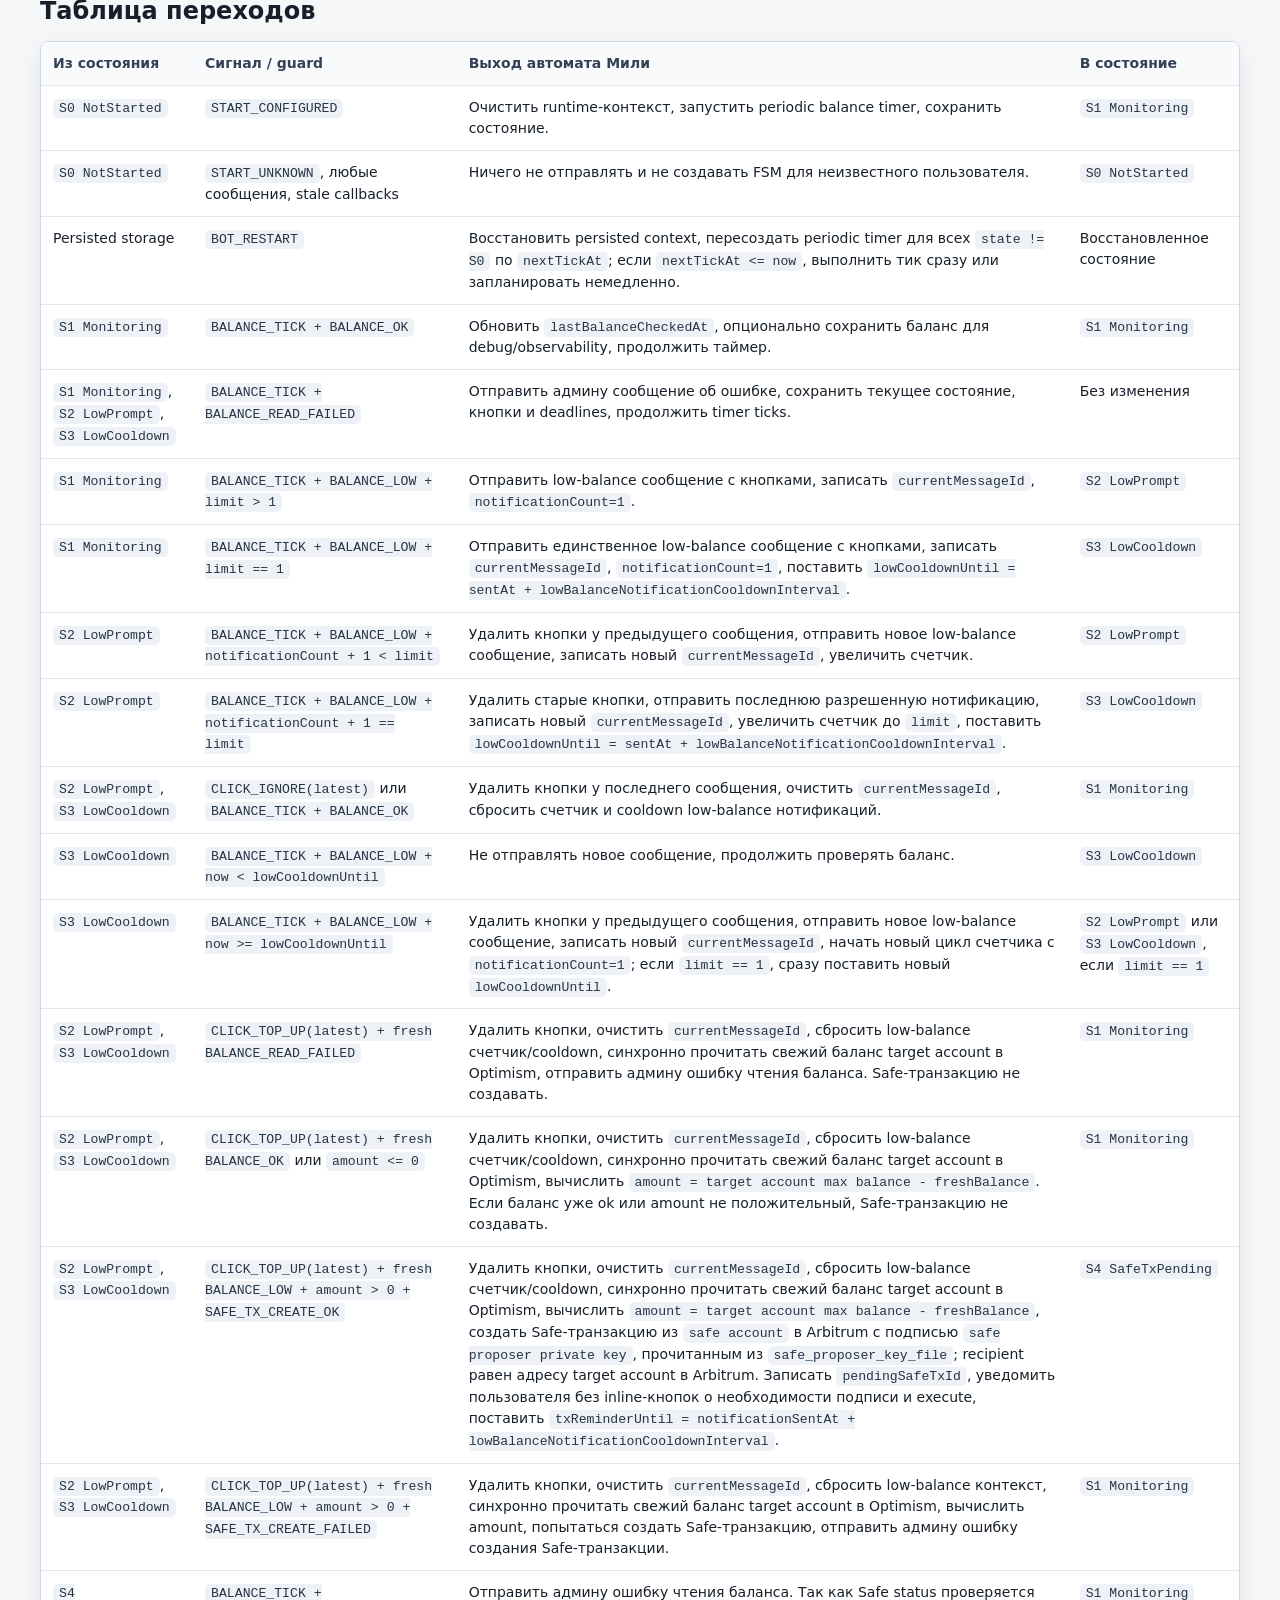
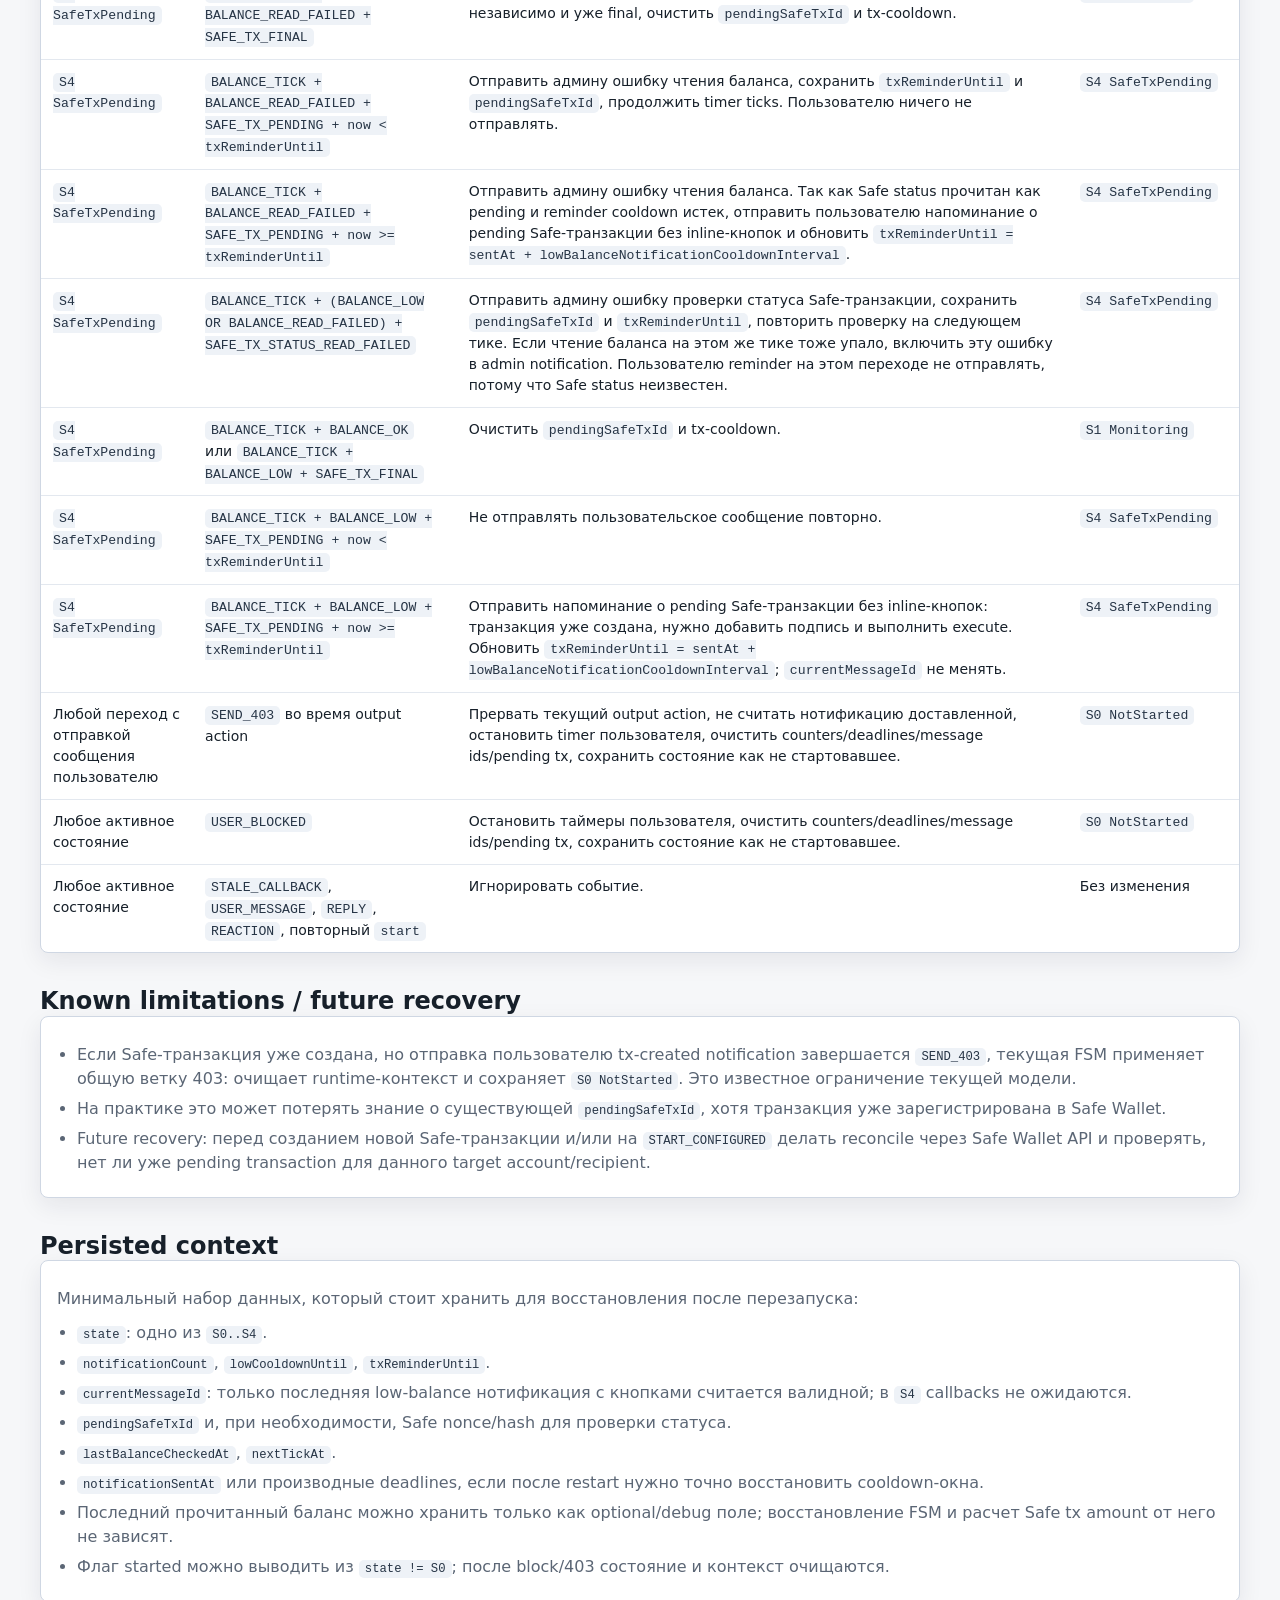
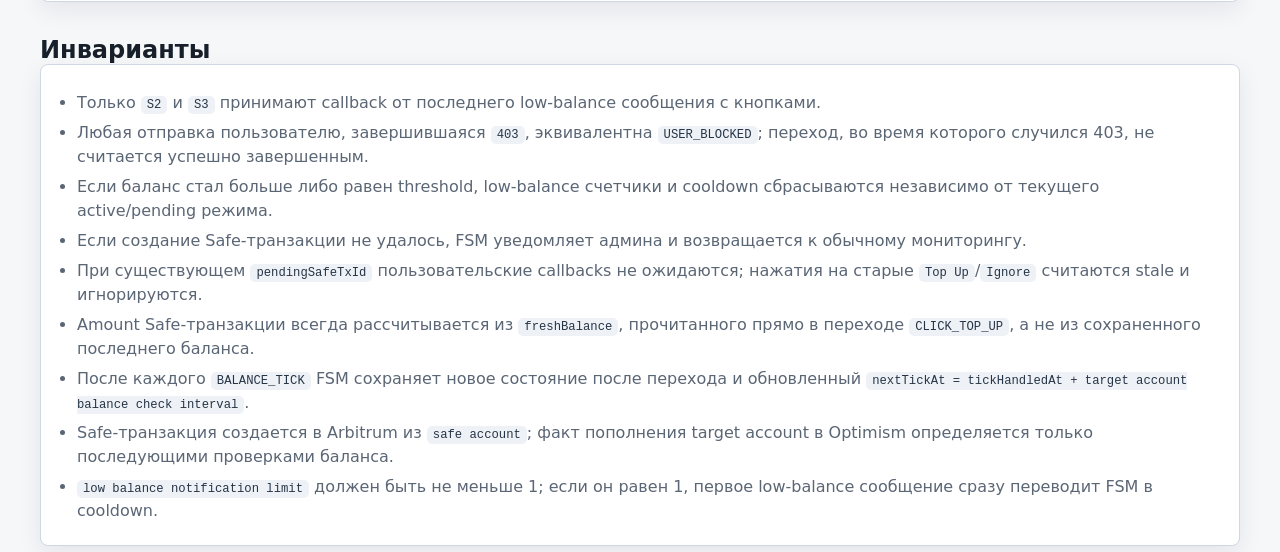
==== commit c250c890: "private key in a secret file" ====
--- a/docs/fsm-mealy.html
+++ b/docs/fsm-mealy.html
@@ -633,7 +633,7 @@
         <tr>
           <td><code>S2 LowPrompt</code>, <code>S3 LowCooldown</code></td>
           <td><code>CLICK_TOP_UP(latest) + fresh BALANCE_LOW + amount &gt; 0 + SAFE_TX_CREATE_OK</code></td>
-          <td>Удалить кнопки, очистить <code>currentMessageId</code>, сбросить low-balance счетчик/cooldown, синхронно прочитать свежий баланс target account в Optimism, вычислить <code>amount = target account max balance - freshBalance</code>, создать Safe-транзакцию из <code>safe account</code> в Arbitrum с подписью <code>safe owner private key</code> из keychain; recipient равен адресу target account в Arbitrum. Записать <code>pendingSafeTxId</code>, уведомить пользователя без inline-кнопок о необходимости подписи и execute, поставить <code>txReminderUntil = notificationSentAt + lowBalanceNotificationCooldownInterval</code>.</td>
+          <td>Удалить кнопки, очистить <code>currentMessageId</code>, сбросить low-balance счетчик/cooldown, синхронно прочитать свежий баланс target account в Optimism, вычислить <code>amount = target account max balance - freshBalance</code>, создать Safe-транзакцию из <code>safe account</code> в Arbitrum с подписью <code>safe proposer private key</code>, прочитанным из <code>safe_proposer_key_file</code>; recipient равен адресу target account в Arbitrum. Записать <code>pendingSafeTxId</code>, уведомить пользователя без inline-кнопок о необходимости подписи и execute, поставить <code>txReminderUntil = notificationSentAt + lowBalanceNotificationCooldownInterval</code>.</td>
           <td><code>S4 SafeTxPending</code></td>
         </tr>
         <tr>
